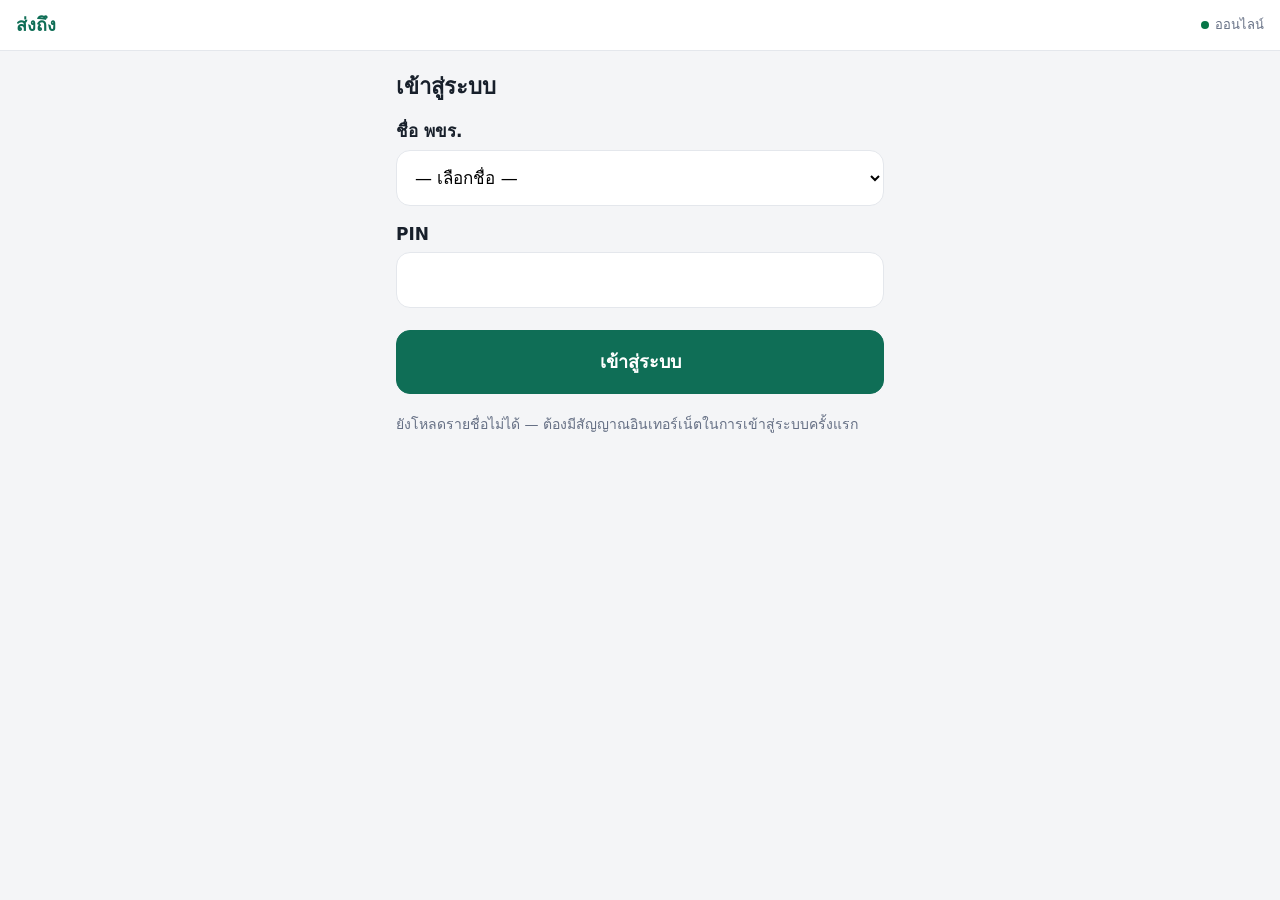
==== frontend/index.html @ 5885ed23 "Import DocDrop (ส่งถึง) phase 1 and add GitHub Pages deploy Backend (Apps Script) and driver PWA fro" ====
<!doctype html>
<html lang="th">
<head>
<meta charset="utf-8">
<meta name="viewport" content="width=device-width, initial-scale=1, viewport-fit=cover">
<meta name="theme-color" content="#0f6e56">
<title>ส่งถึง</title>
<link rel="manifest" href="manifest.webmanifest">
<link rel="icon" href="icon.svg" type="image/svg+xml">
<link rel="apple-touch-icon" href="icon-192.png">
<link rel="stylesheet" href="styles.css">
</head>
<body>
<header class="top">
  <div class="brand" id="appName">ส่งถึง</div>
  <div class="net" id="net"><span class="dot"></span><span id="netTxt">ออนไลน์</span></div>
</header>

<main>
  <!-- เข้าสู่ระบบ -->
  <section id="scrLogin" class="screen" hidden>
    <h1>เข้าสู่ระบบ</h1>
    <label class="field">ชื่อ พขร.<select id="loginDriver"></select></label>
    <label class="field">PIN<input id="loginPin" type="password" inputmode="numeric" maxlength="6" autocomplete="off"></label>
    <button class="btn primary big" id="btnLogin">เข้าสู่ระบบ</button>
    <p class="hint" id="loginHint"></p>
  </section>

  <!-- หน้าหลัก -->
  <section id="scrHome" class="screen" hidden>
    <div class="hello">สวัสดี <b id="meName"></b></div>
    <div class="actions">
      <button class="btn primary big" id="goPickup">＋ รับซองจากหน่วยงาน</button>
      <button class="btn accent big" id="goDeliver">ส่งเข้ากล่องบัญชี <span class="badge" id="handCount">0</span></button>
    </div>

    <div class="card warn" id="queueCard" hidden>
      <b>รอส่งขึ้นระบบ <span id="queueCount">0</span> รายการ</b>
      <div class="hint">บันทึกไว้ในเครื่องแล้ว ระบบจะส่งให้อัตโนมัติเมื่อมีสัญญาณ</div>
      <button class="btn small" id="btnSync">ส่งตอนนี้</button>
    </div>
    <div class="card bad" id="failCard" hidden></div>

    <h2>ซองที่อยู่ในมือ</h2>
    <ul class="list" id="handList"></ul>

    <button class="btn link" id="btnLogout">ออกจากระบบ</button>
  </section>

  <!-- รับซอง -->
  <section id="scrPickup" class="screen" hidden>
    <button class="btn link back" data-back>‹ กลับ</button>
    <h1>รับซองจากหน่วยงาน</h1>
    <label class="field">หน่วยงาน<select id="pkDept"></select></label>
    <div class="field">สภาพซอง
      <div class="seg">
        <label><input type="radio" name="pkSealed" value="1" checked><span>ปิดผนึก</span></label>
        <label><input type="radio" name="pkSealed" value="0"><span>ไม่ปิดผนึก</span></label>
      </div>
    </div>
    <div class="shots" id="pkShots"></div>
    <button class="btn primary big" id="pkSave" disabled>บันทึก</button>
  </section>

  <!-- ส่งเข้ากล่อง -->
  <section id="scrDeliver" class="screen" hidden>
    <button class="btn link back" data-back>‹ กลับ</button>
    <h1>ส่งเข้ากล่องบัญชี</h1>
    <label class="field" id="dvBoxWrap" hidden>กล่อง<select id="dvBox"></select></label>
    <div class="field">เลือกซองที่ใส่กล่องรอบนี้ <span class="hint" id="dvSelInfo"></span></div>
    <ul class="list check" id="dvList"></ul>
    <div class="tip">วางซองเรียงบนหรือข้างกล่อง ให้เห็น <b>ป้ายกล่อง</b> และ <b>หน้าซอง</b> ในรูป ถ้าซองเยอะ ถ่ายได้หลายรูป</div>
    <div class="shots" id="dvShots"></div>
    <button class="btn accent big" id="dvSave" disabled>ยืนยันส่งเข้ากล่อง</button>
  </section>

  <!-- สำเร็จ -->
  <section id="scrDone" class="screen center" hidden>
    <div class="check-big">✓</div>
    <h1 id="doneTitle">บันทึกแล้ว</h1>
    <p id="doneText" class="hint"></p>
    <button class="btn primary big" id="doneOk">กลับหน้าหลัก</button>
  </section>
</main>

<!-- กล้อง -->
<div class="cam" id="cam" hidden>
  <video id="camVideo" playsinline autoplay muted></video>
  <div class="cam-label" id="camLabel"></div>
  <div class="cam-bar">
    <button class="btn ghost" id="camCancel">ยกเลิก</button>
    <button class="shutter" id="camShot" aria-label="ถ่ายรูป"></button>
    <span style="width:72px"></span>
  </div>
</div>
<input type="file" id="fileFallback" accept="image/*" capture="environment" hidden>

<div class="toast" id="toast"></div>
<div class="busy" id="busy"><div class="spinner"></div></div>

<script src="config.js"></script>
<script src="app.js"></script>
</body>
</html>
---- frontend/styles.css ----
/* โครงพื้นฐาน — ให้ Claude Design ปรับ visual ได้เต็มที่ แต่คง id/class ที่ app.js อ้างถึง */
:root{
  --bg:#f4f5f7; --card:#fff; --ink:#18202b; --muted:#667085; --line:#e4e7ec;
  --pri:#0f6e56; --pri-ink:#fff; --acc:#1d4ed8; --acc-ink:#fff;
  --warn:#9a3412; --warn-bg:#fff7ed; --bad:#b42318; --bad-bg:#fef3f2; --ok:#067647;
  --r:14px; --tap:56px;
}
*{box-sizing:border-box;-webkit-tap-highlight-color:transparent}
html,body{margin:0;background:var(--bg);color:var(--ink);font-family:"Sarabun","Noto Sans Thai",system-ui,sans-serif;font-size:17px;line-height:1.45}
main{max-width:520px;margin:0 auto;padding:12px 16px calc(24px + env(safe-area-inset-bottom))}
h1{font-size:22px;margin:8px 0 16px} h2{font-size:17px;margin:24px 0 8px;color:var(--muted)}
[hidden]{display:none!important}

.top{position:sticky;top:0;z-index:5;display:flex;justify-content:space-between;align-items:center;padding:12px 16px;background:var(--card);border-bottom:1px solid var(--line)}
.brand{font-weight:700;font-size:18px;color:var(--pri)}
.net{display:flex;gap:6px;align-items:center;font-size:13px;color:var(--muted)}
.net .dot{width:8px;height:8px;border-radius:50%;background:var(--ok)}
.net.off .dot{background:var(--bad)} .net.off{color:var(--bad)}

.field{display:flex;flex-direction:column;gap:6px;margin-bottom:16px;font-weight:600}
select,input[type=password],input[type=text]{font:inherit;font-weight:400;min-height:var(--tap);padding:0 14px;border:1px solid var(--line);border-radius:var(--r);background:#fff;width:100%}
.seg{display:flex;gap:8px}
.seg label{flex:1}
.seg input{display:none}
.seg span{display:flex;align-items:center;justify-content:center;min-height:var(--tap);border:1px solid var(--line);border-radius:var(--r);background:#fff;font-weight:400}
.seg input:checked+span{border-color:var(--pri);background:#e7f5f0;color:var(--pri);font-weight:700}

.btn{font:inherit;border:1px solid var(--line);background:#fff;color:var(--ink);border-radius:var(--r);padding:10px 16px;cursor:pointer}
.btn.big{width:100%;min-height:64px;font-size:18px;font-weight:700;margin:6px 0}
.btn.primary{background:var(--pri);border-color:var(--pri);color:var(--pri-ink)}
.btn.accent{background:var(--acc);border-color:var(--acc);color:var(--acc-ink)}
.btn.small{padding:6px 12px;font-size:14px;margin-top:8px}
.btn.link{border:0;background:none;color:var(--muted);padding:12px 0}
.btn.ghost{background:transparent;color:#fff;border-color:rgba(255,255,255,.4)}
.btn:disabled{opacity:.45}
.back{margin-bottom:-4px}
.badge{display:inline-block;min-width:26px;padding:0 8px;border-radius:999px;background:#fff;color:var(--acc);font-size:15px;margin-left:6px}

.hello{margin:4px 0 12px;color:var(--muted)}
.card{background:var(--card);border:1px solid var(--line);border-radius:var(--r);padding:12px 14px;margin:12px 0}
.card.warn{background:var(--warn-bg);border-color:#fed7aa;color:var(--warn)}
.card.bad{background:var(--bad-bg);border-color:#fecdca;color:var(--bad)}
.hint{color:var(--muted);font-size:14px;font-weight:400}
.tip{background:#eef4ff;border-radius:var(--r);padding:10px 12px;font-size:15px;margin:8px 0 12px}

.list{list-style:none;padding:0;margin:0}
.list li{display:flex;gap:12px;align-items:center;background:var(--card);border:1px solid var(--line);border-radius:var(--r);padding:12px 14px;margin-bottom:8px}
.list li .grow{flex:1}
.list li .sub{font-size:13px;color:var(--muted)}
.list li.local{border-style:dashed}
.list.check li{cursor:pointer}
.list.check input{width:24px;height:24px;accent-color:var(--acc)}
.empty{color:var(--muted);text-align:center;padding:16px;border:1px dashed var(--line);border-radius:var(--r)}

.shots{display:grid;grid-template-columns:repeat(2,1fr);gap:10px;margin-bottom:12px}
.shot{position:relative;aspect-ratio:3/4;border:2px dashed var(--line);border-radius:var(--r);display:flex;flex-direction:column;align-items:center;justify-content:center;gap:4px;background:#fff;color:var(--muted);text-align:center;padding:8px;cursor:pointer;font-size:15px;overflow:hidden}
.shot .ico{font-size:30px}
.shot img{position:absolute;inset:0;width:100%;height:100%;object-fit:cover}
.shot .x{position:absolute;top:6px;right:6px;width:32px;height:32px;border-radius:50%;border:0;background:rgba(0,0,0,.6);color:#fff;font-size:18px}
.shot.req{border-color:var(--pri)}

.cam{position:fixed;inset:0;z-index:20;background:#000;display:flex;flex-direction:column}
.cam video{flex:1;width:100%;object-fit:cover}
.cam-label{position:absolute;top:calc(12px + env(safe-area-inset-top));left:12px;right:12px;color:#fff;background:rgba(0,0,0,.5);padding:8px 12px;border-radius:10px;font-size:15px;text-align:center}
.cam-bar{display:flex;justify-content:space-between;align-items:center;padding:16px 20px calc(16px + env(safe-area-inset-bottom));background:#000}
.shutter{width:76px;height:76px;border-radius:50%;border:5px solid #fff;background:#fff;box-shadow:inset 0 0 0 4px #000}

.center{text-align:center;padding-top:40px}
.check-big{width:96px;height:96px;margin:0 auto 12px;border-radius:50%;background:var(--ok);color:#fff;font-size:56px;display:flex;align-items:center;justify-content:center}

.toast{position:fixed;left:16px;right:16px;bottom:calc(20px + env(safe-area-inset-bottom));max-width:488px;margin:0 auto;background:var(--ink);color:#fff;padding:12px 16px;border-radius:12px;z-index:30;opacity:0;pointer-events:none;transition:opacity .2s}
.toast.on{opacity:1}
.busy{position:fixed;inset:0;background:rgba(255,255,255,.6);z-index:40;display:none;align-items:center;justify-content:center}
.busy.on{display:flex}
.spinner{width:44px;height:44px;border:4px solid var(--line);border-top-color:var(--pri);border-radius:50%;animation:sp 1s linear infinite}
@keyframes sp{to{transform:rotate(360deg)}}
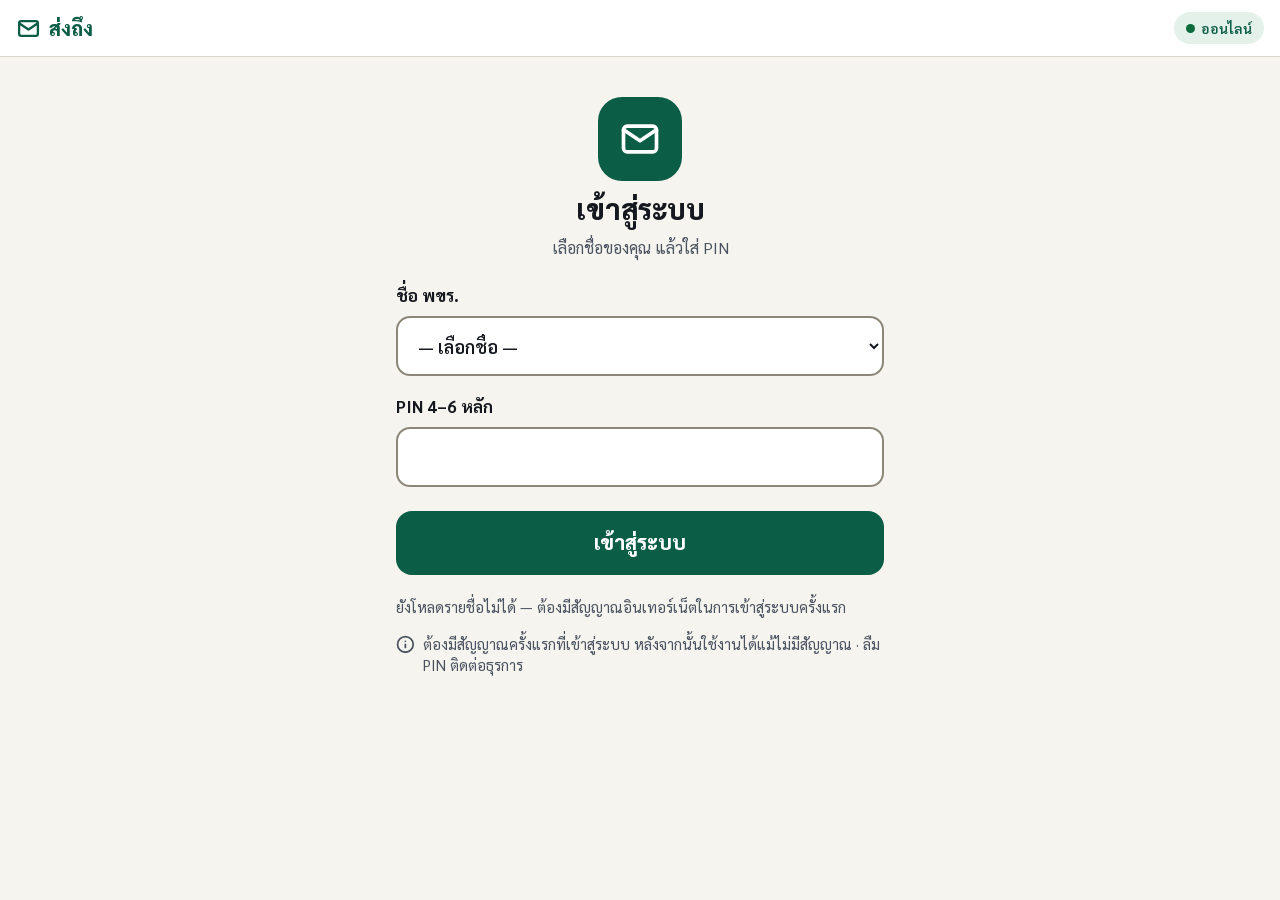
==== commit d81fd1ea: "Apply driver app design from the Claude Design canvas - New visual system (Sarabun, high-contrast gr" ====
--- a/frontend/index.html
+++ b/frontend/index.html
@@ -3,45 +3,82 @@
 <head>
 <meta charset="utf-8">
 <meta name="viewport" content="width=device-width, initial-scale=1, viewport-fit=cover">
-<meta name="theme-color" content="#0f6e56">
+<meta name="theme-color" content="#0B5D46">
 <title>ส่งถึง</title>
 <link rel="manifest" href="manifest.webmanifest">
 <link rel="icon" href="icon.svg" type="image/svg+xml">
 <link rel="apple-touch-icon" href="icon-192.png">
+<link rel="preconnect" href="https://fonts.googleapis.com">
+<link rel="preconnect" href="https://fonts.gstatic.com" crossorigin>
+<link rel="stylesheet" href="https://fonts.googleapis.com/css2?family=Sarabun:wght@400;600;700;800&display=swap">
 <link rel="stylesheet" href="styles.css">
 </head>
 <body>
+<!-- ไอคอนใช้ซ้ำ (stroke ตามสีตัวอักษร) -->
+<svg width="0" height="0" style="position:absolute" aria-hidden="true">
+  <defs>
+    <symbol id="i-mail" viewBox="0 0 24 24"><rect x="3" y="5" width="18" height="14" rx="2"/><path d="m3 7 9 6 9-6"/></symbol>
+    <symbol id="i-plus" viewBox="0 0 24 24"><path d="M12 5v14M5 12h14"/></symbol>
+    <symbol id="i-inbox" viewBox="0 0 24 24"><path d="M22 12h-6l-2 3h-4l-2-3H2"/><path d="M5.45 5.11 2 12v6a2 2 0 0 0 2 2h16a2 2 0 0 0 2-2v-6l-3.45-6.89A2 2 0 0 0 16.76 4H7.24a2 2 0 0 0-1.79 1.11z"/></symbol>
+    <symbol id="i-upload" viewBox="0 0 24 24"><path d="M4 14.9A7 7 0 1 1 15.7 8h1.8a4.5 4.5 0 0 1 2.5 8.2"/><path d="M12 12v9"/><path d="m16 16-4-4-4 4"/></symbol>
+    <symbol id="i-alert" viewBox="0 0 24 24"><circle cx="12" cy="12" r="10"/><path d="M12 8v4"/><path d="M12 16h.01"/></symbol>
+    <symbol id="i-info" viewBox="0 0 24 24"><circle cx="12" cy="12" r="10"/><path d="M12 16v-4"/><path d="M12 8h.01"/></symbol>
+    <symbol id="i-wifi-off" viewBox="0 0 24 24"><path d="M12 20h.01"/><path d="M8.5 16.4a5 5 0 0 1 7 0"/><path d="M5 12.9a10 10 0 0 1 5.2-2.8"/><path d="M2 8.8a15 15 0 0 1 4.2-2.6"/><path d="m2 2 20 20"/></symbol>
+    <symbol id="i-back" viewBox="0 0 24 24"><path d="m15 18-6-6 6-6"/></symbol>
+    <symbol id="i-lock" viewBox="0 0 24 24"><rect x="4" y="11" width="16" height="10" rx="2"/><path d="M8 11V7a4 4 0 0 1 8 0v4"/></symbol>
+    <symbol id="i-open" viewBox="0 0 24 24"><rect x="4" y="11" width="16" height="10" rx="2"/><path d="M8 11V7a4 4 0 0 1 7.5-2"/></symbol>
+    <symbol id="i-check" viewBox="0 0 24 24"><path d="M20 6 9 17l-5-5"/></symbol>
+    <symbol id="i-camera" viewBox="0 0 24 24"><path d="M14.5 4h-5L7 7H4a2 2 0 0 0-2 2v9a2 2 0 0 0 2 2h16a2 2 0 0 0 2-2V9a2 2 0 0 0-2-2h-3l-2.5-3z"/><circle cx="12" cy="13" r="3"/></symbol>
+    <symbol id="i-x" viewBox="0 0 24 24"><path d="M18 6 6 18M6 6l12 12"/></symbol>
+  </defs>
+</svg>
+
 <header class="top">
-  <div class="brand" id="appName">ส่งถึง</div>
-  <div class="net" id="net"><span class="dot"></span><span id="netTxt">ออนไลน์</span></div>
+  <div class="brand"><svg class="ic" aria-hidden="true"><use href="#i-mail"/></svg><span id="appName">ส่งถึง</span></div>
+  <div class="net" id="net" role="status"><span class="dot" aria-hidden="true"></span><svg class="ic ic-off" aria-hidden="true"><use href="#i-wifi-off"/></svg><span id="netTxt">ออนไลน์</span></div>
 </header>
 
 <main>
   <!-- เข้าสู่ระบบ -->
   <section id="scrLogin" class="screen" hidden>
-    <h1>เข้าสู่ระบบ</h1>
+    <div class="login-head">
+      <div class="logo" aria-hidden="true"><svg class="ic"><use href="#i-mail"/></svg></div>
+      <h1>เข้าสู่ระบบ</h1>
+      <p class="hint">เลือกชื่อของคุณ แล้วใส่ PIN</p>
+    </div>
     <label class="field">ชื่อ พขร.<select id="loginDriver"></select></label>
-    <label class="field">PIN<input id="loginPin" type="password" inputmode="numeric" maxlength="6" autocomplete="off"></label>
+    <label class="field">PIN 4–6 หลัก<input id="loginPin" class="pin" type="password" inputmode="numeric" maxlength="6" autocomplete="off"></label>
     <button class="btn primary big" id="btnLogin">เข้าสู่ระบบ</button>
     <p class="hint" id="loginHint"></p>
+    <p class="hint note"><svg class="ic" aria-hidden="true"><use href="#i-info"/></svg><span>ต้องมีสัญญาณครั้งแรกที่เข้าสู่ระบบ หลังจากนั้นใช้งานได้แม้ไม่มีสัญญาณ · ลืม PIN ติดต่อธุรการ</span></p>
   </section>
 
   <!-- หน้าหลัก -->
   <section id="scrHome" class="screen" hidden>
     <div class="hello">สวัสดี <b id="meName"></b></div>
     <div class="actions">
-      <button class="btn primary big" id="goPickup">＋ รับซองจากหน่วยงาน</button>
-      <button class="btn accent big" id="goDeliver">ส่งเข้ากล่องบัญชี <span class="badge" id="handCount">0</span></button>
+      <button class="btn primary big action" id="goPickup">
+        <span class="action-ic" aria-hidden="true"><svg class="ic"><use href="#i-plus"/></svg></span>
+        <span class="action-txt"><span class="action-title">รับซองจากหน่วยงาน</span><span class="action-sub">ถ่ายรูปหน้าซองทุกซอง</span></span>
+      </button>
+      <button class="btn accent big action" id="goDeliver">
+        <span class="action-ic" aria-hidden="true"><svg class="ic"><use href="#i-inbox"/></svg></span>
+        <span class="action-txt"><span class="action-title">ส่งเข้ากล่องบัญชี</span><span class="action-sub">ถ่ายรูปกล่อง 1 ครั้งต่อรอบ</span></span>
+        <span class="badge" id="handCount" aria-label="ซองในมือ">0</span>
+      </button>
     </div>
 
     <div class="card warn" id="queueCard" hidden>
-      <b>รอส่งขึ้นระบบ <span id="queueCount">0</span> รายการ</b>
-      <div class="hint">บันทึกไว้ในเครื่องแล้ว ระบบจะส่งให้อัตโนมัติเมื่อมีสัญญาณ</div>
+      <svg class="ic card-ic" aria-hidden="true"><use href="#i-upload"/></svg>
+      <div class="card-body">
+        <b>รอส่งขึ้นระบบ <span id="queueCount">0</span> รายการ</b>
+        <div class="hint">บันทึกในเครื่องแล้ว ไม่ต้องทำอะไร ระบบจะส่งให้เองเมื่อมีสัญญาณ</div>
+      </div>
       <button class="btn small" id="btnSync">ส่งตอนนี้</button>
     </div>
     <div class="card bad" id="failCard" hidden></div>
 
-    <h2>ซองที่อยู่ในมือ</h2>
+    <h2>ซองในมือ</h2>
     <ul class="list" id="handList"></ul>
 
     <button class="btn link" id="btnLogout">ออกจากระบบ</button>
@@ -49,36 +86,47 @@
 
   <!-- รับซอง -->
   <section id="scrPickup" class="screen" hidden>
-    <button class="btn link back" data-back>‹ กลับ</button>
-    <h1>รับซองจากหน่วยงาน</h1>
-    <label class="field">หน่วยงาน<select id="pkDept"></select></label>
-    <div class="field">สภาพซอง
+    <button class="btn link back" data-back><svg class="ic" aria-hidden="true"><use href="#i-back"/></svg>กลับ</button>
+    <h1 class="pri">รับซองจากหน่วยงาน</h1>
+    <label class="field"><span class="step"><span class="num">1</span>หน่วยงาน</span><select id="pkDept"></select></label>
+    <div class="field"><span class="step"><span class="num">2</span>สภาพซอง</span>
       <div class="seg">
-        <label><input type="radio" name="pkSealed" value="1" checked><span>ปิดผนึก</span></label>
-        <label><input type="radio" name="pkSealed" value="0"><span>ไม่ปิดผนึก</span></label>
+        <label><input type="radio" name="pkSealed" value="1" checked><span><svg class="ic" aria-hidden="true"><use href="#i-lock"/></svg>ปิดผนึก</span></label>
+        <label><input type="radio" name="pkSealed" value="0"><span><svg class="ic" aria-hidden="true"><use href="#i-open"/></svg>ไม่ปิดผนึก</span></label>
       </div>
     </div>
+    <div class="field"><span class="step"><span class="num">3</span>ถ่ายรูป</span></div>
     <div class="shots" id="pkShots"></div>
-    <button class="btn primary big" id="pkSave" disabled>บันทึก</button>
+    <p class="hint">ซองไม่ปิดผนึก ต้องถ่ายหน้าแรกของเอกสารด้วย · รูปไม่ถูกเก็บในแกลเลอรีของเครื่อง</p>
+    <div class="foot">
+      <button class="btn primary big" id="pkSave" disabled>บันทึก</button>
+      <p class="need" id="pkNeed"></p>
+    </div>
   </section>
 
   <!-- ส่งเข้ากล่อง -->
   <section id="scrDeliver" class="screen" hidden>
-    <button class="btn link back" data-back>‹ กลับ</button>
-    <h1>ส่งเข้ากล่องบัญชี</h1>
+    <button class="btn link back" data-back><svg class="ic" aria-hidden="true"><use href="#i-back"/></svg>กลับ</button>
+    <h1 class="acc">ส่งเข้ากล่องบัญชี</h1>
     <label class="field" id="dvBoxWrap" hidden>กล่อง<select id="dvBox"></select></label>
-    <div class="field">เลือกซองที่ใส่กล่องรอบนี้ <span class="hint" id="dvSelInfo"></span></div>
+    <div class="field row">ซองที่ใส่กล่องรอบนี้ <span class="hint" id="dvSelInfo"></span></div>
     <ul class="list check" id="dvList"></ul>
-    <div class="tip">วางซองเรียงบนหรือข้างกล่อง ให้เห็น <b>ป้ายกล่อง</b> และ <b>หน้าซอง</b> ในรูป ถ้าซองเยอะ ถ่ายได้หลายรูป</div>
-    <div class="shots" id="dvShots"></div>
-    <button class="btn accent big" id="dvSave" disabled>ยืนยันส่งเข้ากล่อง</button>
+    <div class="tip"><svg class="ic" aria-hidden="true"><use href="#i-camera"/></svg><span>วางซองบนหรือข้างกล่อง ให้เห็น <b>ป้ายกล่อง</b> และ <b>หน้าซอง</b> ในรูปเดียวกัน ซองเยอะถ่ายได้ถึง 6 รูป</span></div>
+    <div class="shots three" id="dvShots"></div>
+    <div class="foot">
+      <button class="btn accent big" id="dvSave" disabled><svg class="ic" aria-hidden="true"><use href="#i-check"/></svg><span id="dvSaveTxt">ยืนยันส่งเข้ากล่อง</span></button>
+    </div>
   </section>
 
   <!-- สำเร็จ -->
   <section id="scrDone" class="screen center" hidden>
-    <div class="check-big">✓</div>
+    <div class="check-big" aria-hidden="true"><svg class="ic"><use href="#i-check"/></svg></div>
     <h1 id="doneTitle">บันทึกแล้ว</h1>
-    <p id="doneText" class="hint"></p>
+    <p id="doneText" class="done-sub"></p>
+    <div class="done-card">
+      <span class="ok-line"><svg class="ic" aria-hidden="true"><use href="#i-check"/></svg>บันทึกในเครื่องแล้ว · รูปและเวลาครบ</span>
+      <span class="wait-line" id="doneWait"><svg class="ic" aria-hidden="true"><use href="#i-upload"/></svg><span>ระบบจะส่งขึ้นระบบให้เองเมื่อมีสัญญาณ ไม่ต้องทำซ้ำ</span></span>
+    </div>
     <button class="btn primary big" id="doneOk">กลับหน้าหลัก</button>
   </section>
 </main>
@@ -90,12 +138,12 @@
   <div class="cam-bar">
     <button class="btn ghost" id="camCancel">ยกเลิก</button>
     <button class="shutter" id="camShot" aria-label="ถ่ายรูป"></button>
-    <span style="width:72px"></span>
+    <span class="cam-count" id="camCount"></span>
   </div>
 </div>
 <input type="file" id="fileFallback" accept="image/*" capture="environment" hidden>
 
-<div class="toast" id="toast"></div>
+<div class="toast" id="toast" role="status" aria-live="polite"></div>
 <div class="busy" id="busy"><div class="spinner"></div></div>
 
 <script src="config.js"></script>
--- a/frontend/styles.css
+++ b/frontend/styles.css
@@ -1,76 +1,184 @@
-/* โครงพื้นฐาน — ให้ Claude Design ปรับ visual ได้เต็มที่ แต่คง id/class ที่ app.js อ้างถึง */
+/* ส่งถึง — แอป พขร.
+ * ใช้กลางแดด/ในโกดัง บนมือถือราคาประหยัด → คอนทราสต์สูง (WCAG AA), ปุ่ม ≥56px, ไม่พึ่งสีอย่างเดียว
+ * id/class ที่ app.js อ้างถึงต้องคงไว้ (ดู HANDOFF.md §7)
+ */
 :root{
-  --bg:#f4f5f7; --card:#fff; --ink:#18202b; --muted:#667085; --line:#e4e7ec;
-  --pri:#0f6e56; --pri-ink:#fff; --acc:#1d4ed8; --acc-ink:#fff;
-  --warn:#9a3412; --warn-bg:#fff7ed; --bad:#b42318; --bad-bg:#fef3f2; --ok:#067647;
-  --r:14px; --tap:56px;
+  --bg:#F5F4EF; --card:#FFFFFF; --ink:#15191F; --ink-2:#3A414C; --muted:#4A5260;
+  --line:#D9D6CC; --line-2:#B9B4A6; --line-3:#8C8778; --soft:#ECEAE3; --disabled:#E4E1D8;
+  --pri:#0B5D46; --pri-dark:#073D2E; --pri-soft:#E3F1EA; --pri-ink:#FFFFFF;
+  --acc:#1D3F8F; --acc-dark:#132B63; --acc-soft:#E6ECF8; --acc-ink:#FFFFFF;
+  --warn:#5C3A00; --warn-line:#E7B54A; --warn-btn:#8A5A00; --warn-bg:#FFF4DC;
+  --bad:#9B1C13; --bad-line:#E8A39D; --bad-bg:#FDECEA;
+  --ok:#0B6B3A;
+  --r:14px; --r-lg:18px; --tap:56px;
+  --font:"Sarabun","Noto Sans Thai",system-ui,sans-serif;
 }
 *{box-sizing:border-box;-webkit-tap-highlight-color:transparent}
-html,body{margin:0;background:var(--bg);color:var(--ink);font-family:"Sarabun","Noto Sans Thai",system-ui,sans-serif;font-size:17px;line-height:1.45}
-main{max-width:520px;margin:0 auto;padding:12px 16px calc(24px + env(safe-area-inset-bottom))}
-h1{font-size:22px;margin:8px 0 16px} h2{font-size:17px;margin:24px 0 8px;color:var(--muted)}
+html,body{margin:0;background:var(--bg);color:var(--ink);font-family:var(--font);font-size:17px;line-height:1.45}
+main{max-width:520px;margin:0 auto;padding:16px 16px calc(24px + env(safe-area-inset-bottom))}
+h1{font-size:26px;font-weight:800;line-height:1.25;margin:4px 0 18px}
+h1.pri{color:var(--pri)} h1.acc{color:var(--acc)}
+h2{font-size:18px;font-weight:700;margin:24px 0 10px;color:var(--ink)}
 [hidden]{display:none!important}
+b{font-weight:700}
 
-.top{position:sticky;top:0;z-index:5;display:flex;justify-content:space-between;align-items:center;padding:12px 16px;background:var(--card);border-bottom:1px solid var(--line)}
-.brand{font-weight:700;font-size:18px;color:var(--pri)}
-.net{display:flex;gap:6px;align-items:center;font-size:13px;color:var(--muted)}
-.net .dot{width:8px;height:8px;border-radius:50%;background:var(--ok)}
-.net.off .dot{background:var(--bad)} .net.off{color:var(--bad)}
+/* ไอคอน: <svg class="ic"><use href="#i-…"/></svg> */
+.ic{width:1.25em;height:1.25em;flex-shrink:0;fill:none;stroke:currentColor;stroke-width:2.2;stroke-linecap:round;stroke-linejoin:round;pointer-events:none;vertical-align:middle}
 
-.field{display:flex;flex-direction:column;gap:6px;margin-bottom:16px;font-weight:600}
-select,input[type=password],input[type=text]{font:inherit;font-weight:400;min-height:var(--tap);padding:0 14px;border:1px solid var(--line);border-radius:var(--r);background:#fff;width:100%}
-.seg{display:flex;gap:8px}
-.seg label{flex:1}
-.seg input{display:none}
-.seg span{display:flex;align-items:center;justify-content:center;min-height:var(--tap);border:1px solid var(--line);border-radius:var(--r);background:#fff;font-weight:400}
-.seg input:checked+span{border-color:var(--pri);background:#e7f5f0;color:var(--pri);font-weight:700}
+/* ---------- แถบบน ---------- */
+.top{position:sticky;top:0;z-index:5;display:flex;justify-content:space-between;align-items:center;gap:8px;padding:12px 16px;padding-top:calc(12px + env(safe-area-inset-top));background:var(--card);border-bottom:1px solid var(--line)}
+.brand{display:flex;align-items:center;gap:8px;font-weight:800;font-size:20px;color:var(--pri);min-width:0}
+.brand span{overflow:hidden;text-overflow:ellipsis;white-space:nowrap}
+.net{display:flex;gap:6px;align-items:center;padding:6px 12px;border-radius:999px;background:var(--pri-soft);color:var(--pri);font-size:14px;font-weight:600;white-space:nowrap}
+.net .dot{width:9px;height:9px;border-radius:50%;background:var(--ok)}
+.net .ic-off{display:none;width:16px;height:16px}
+/* ออฟไลน์เป็นเรื่องปกติ → สีเทาสงบ ไม่ใช่สีแดง */
+.net.off{background:var(--soft);color:var(--ink-2)}
+.net.off .dot{display:none}
+.net.off .ic-off{display:inline-block}
 
-.btn{font:inherit;border:1px solid var(--line);background:#fff;color:var(--ink);border-radius:var(--r);padding:10px 16px;cursor:pointer}
-.btn.big{width:100%;min-height:64px;font-size:18px;font-weight:700;margin:6px 0}
-.btn.primary{background:var(--pri);border-color:var(--pri);color:var(--pri-ink)}
-.btn.accent{background:var(--acc);border-color:var(--acc);color:var(--acc-ink)}
-.btn.small{padding:6px 12px;font-size:14px;margin-top:8px}
-.btn.link{border:0;background:none;color:var(--muted);padding:12px 0}
-.btn.ghost{background:transparent;color:#fff;border-color:rgba(255,255,255,.4)}
-.btn:disabled{opacity:.45}
-.back{margin-bottom:-4px}
-.badge{display:inline-block;min-width:26px;padding:0 8px;border-radius:999px;background:#fff;color:var(--acc);font-size:15px;margin-left:6px}
+/* ---------- ฟอร์ม ---------- */
+.field{display:flex;flex-direction:column;gap:8px;margin-bottom:18px;font-weight:700}
+.field.row{flex-direction:row;justify-content:space-between;align-items:baseline;margin-bottom:10px}
+.field.row .hint{font-size:15px;font-weight:600;color:var(--ink-2)}
+.step{display:flex;align-items:center}
+.num{display:inline-flex;align-items:center;justify-content:center;width:26px;height:26px;margin-right:8px;border-radius:50%;background:var(--ink);color:#fff;font-size:15px}
+select,input[type=password],input[type=text]{font:inherit;font-size:18px;font-weight:600;min-height:60px;padding:0 16px;border:2px solid var(--line-3);border-radius:var(--r);background:#fff;color:var(--ink);width:100%}
+select:focus,input:focus{outline:none;border-color:var(--pri);box-shadow:0 0 0 3px var(--pri-soft)}
+input.pin{font-size:26px;letter-spacing:10px}
 
-.hello{margin:4px 0 12px;color:var(--muted)}
-.card{background:var(--card);border:1px solid var(--line);border-radius:var(--r);padding:12px 14px;margin:12px 0}
-.card.warn{background:var(--warn-bg);border-color:#fed7aa;color:var(--warn)}
-.card.bad{background:var(--bad-bg);border-color:#fecdca;color:var(--bad)}
-.hint{color:var(--muted);font-size:14px;font-weight:400}
-.tip{background:#eef4ff;border-radius:var(--r);padding:10px 12px;font-size:15px;margin:8px 0 12px}
+.seg{display:grid;grid-template-columns:repeat(2,minmax(0,1fr));gap:10px}
+.seg label{display:block;cursor:pointer}
+.seg input{position:absolute;opacity:0;width:1px;height:1px}
+.seg span{display:flex;align-items:center;justify-content:center;gap:8px;min-height:60px;border:2px solid var(--line-3);border-radius:var(--r);background:#fff;color:var(--ink-2);font-weight:600}
+.seg input:checked+span{border:3px solid var(--pri);background:var(--pri-soft);color:var(--pri);font-weight:800}
+.seg input:focus-visible+span{box-shadow:0 0 0 3px var(--pri-soft),0 0 0 5px var(--pri)}
 
-.list{list-style:none;padding:0;margin:0}
-.list li{display:flex;gap:12px;align-items:center;background:var(--card);border:1px solid var(--line);border-radius:var(--r);padding:12px 14px;margin-bottom:8px}
-.list li .grow{flex:1}
-.list li .sub{font-size:13px;color:var(--muted)}
-.list li.local{border-style:dashed}
-.list.check li{cursor:pointer}
-.list.check input{width:24px;height:24px;accent-color:var(--acc)}
-.empty{color:var(--muted);text-align:center;padding:16px;border:1px dashed var(--line);border-radius:var(--r)}
+/* ---------- ปุ่ม ---------- */
+.btn{font:inherit;display:inline-flex;align-items:center;justify-content:center;gap:8px;min-height:44px;border:1.5px solid var(--line-2);background:#fff;color:var(--ink-2);border-radius:12px;padding:0 14px;font-size:15px;font-weight:600;cursor:pointer}
+.btn:focus-visible,.shot:focus-visible,.shutter:focus-visible{outline:3px solid var(--acc);outline-offset:2px}
+.btn.big{width:100%;min-height:64px;border:0;border-radius:16px;font-size:20px;font-weight:800;margin:6px 0}
+.btn.primary{background:var(--pri);color:var(--pri-ink)}
+.btn.accent{background:var(--acc);color:var(--acc-ink)}
+.btn.small{min-height:44px;font-size:15px}
+.btn.link{border:0;background:none;color:var(--muted);padding:0 4px;text-decoration:underline}
+.btn.ghost{min-height:52px;padding:0 18px;border:2px solid rgba(255,255,255,.6);background:transparent;color:#fff;font-size:17px;font-weight:700}
+.btn:disabled,.btn.big:disabled{background:var(--disabled);border:2px solid var(--line-2);color:var(--muted);cursor:default}
+.btn.big .ic{width:24px;height:24px;stroke-width:2.6}
+.back{text-decoration:none!important;color:var(--ink)!important;font-size:17px;margin:-6px 0 6px -6px;padding:0 6px!important;min-height:48px}
+.back .ic{width:24px;height:24px;stroke-width:2.4}
 
-.shots{display:grid;grid-template-columns:repeat(2,1fr);gap:10px;margin-bottom:12px}
-.shot{position:relative;aspect-ratio:3/4;border:2px dashed var(--line);border-radius:var(--r);display:flex;flex-direction:column;align-items:center;justify-content:center;gap:4px;background:#fff;color:var(--muted);text-align:center;padding:8px;cursor:pointer;font-size:15px;overflow:hidden}
-.shot .ico{font-size:30px}
+/* หน้าหลัก: 2 ปุ่มใหญ่ */
+.hello{margin:0 0 12px;color:var(--muted)}
+.hello b{color:var(--ink)}
+.actions{display:flex;flex-direction:column;gap:12px}
+.btn.action{justify-content:flex-start;gap:14px;min-height:92px;padding:14px 18px;margin:0;border-radius:var(--r-lg);text-align:left}
+.action-ic{width:56px;height:56px;flex-shrink:0;border-radius:14px;background:rgba(255,255,255,.16);display:flex;align-items:center;justify-content:center}
+.action-ic .ic{width:30px;height:30px}
+.action-txt{display:flex;flex-direction:column;flex:1;min-width:0}
+.action-title{font-size:22px;font-weight:800;line-height:1.25}
+.action-sub{font-size:15px;font-weight:400;opacity:.92}
+.badge{min-width:44px;height:44px;padding:0 10px;border-radius:999px;background:#fff;color:var(--acc);font-size:20px;font-weight:800;display:flex;align-items:center;justify-content:center}
+.btn.action:disabled{background:var(--disabled);color:var(--muted)}
+.btn.action:disabled .action-ic{background:rgba(0,0,0,.06)}
+.btn.action:disabled .badge{color:var(--muted)}
+
+/* ---------- การ์ด ---------- */
+.card{display:flex;gap:12px;align-items:flex-start;background:var(--card);border:1.5px solid var(--line);border-radius:16px;padding:14px;margin:12px 0}
+.card-ic{width:26px;height:26px;margin-top:2px}
+.card-body{flex:1;display:flex;flex-direction:column;gap:2px}
+.card.warn{background:var(--warn-bg);border-color:var(--warn-line);color:var(--warn)}
+.card.warn .hint{color:var(--warn);font-size:15px}
+.card.warn .btn{border-color:var(--warn-btn);color:var(--warn);font-weight:700;flex-shrink:0}
+.card.bad{display:block;background:var(--bad-bg);border-color:var(--bad-line);color:var(--bad)}
+.card.bad hr{border:0;border-top:1px solid var(--bad-line);margin:12px 0}
+.card.bad .btn{margin-top:8px;border-color:var(--bad);color:var(--bad)}
+.hint{color:var(--muted);font-size:15px;font-weight:400}
+.hint.note{display:flex;gap:8px;align-items:flex-start;margin-top:14px}
+.hint.note .ic{margin-top:2px}
+.tip{display:flex;gap:10px;align-items:flex-start;background:var(--acc-soft);color:var(--acc-dark);border-radius:var(--r);padding:12px 14px;font-size:15px;margin:12px 0}
+.tip .ic{width:22px;height:22px;margin-top:1px}
+
+/* ---------- รายการซอง ---------- */
+.list{list-style:none;padding:0;margin:0;display:flex;flex-direction:column;gap:8px}
+.list li{display:flex;gap:12px;align-items:center;background:var(--card);border:1.5px solid var(--line);border-radius:var(--r);padding:12px 14px}
+.list li .grow{flex:1;min-width:0}
+.list li .name{font-size:18px;font-weight:700}
+.list li .sub{display:flex;flex-wrap:wrap;align-items:center;gap:6px;font-size:14px;color:var(--muted)}
+/* ยังไม่ขึ้นระบบ: เส้นประ + ป้าย (ไม่พึ่งสีอย่างเดียว) */
+.list li.local{border:2px dashed var(--line-2)}
+.pill{display:inline-flex;align-items:center;gap:4px;padding:0 8px;border-radius:999px;background:var(--warn-bg);color:var(--warn);font-weight:600}
+.pill .ic{width:13px;height:13px;stroke-width:2.6}
+.list.check{gap:6px}
+.list.check li{cursor:pointer;min-height:60px;padding:6px 14px;border:2px solid var(--line-2)}
+.list.check li.on{border-color:var(--acc)}
+.list.check li.local{border-style:dashed}
+.list.check li .name{font-size:17px}
+.list.check input{width:26px;height:26px;margin:0;flex-shrink:0;accent-color:var(--acc)}
+.list li.empty{display:block;color:var(--muted);text-align:center;padding:20px 16px;border:2px dashed var(--line-2);background:transparent}
+
+/* ---------- ช่องรูป ---------- */
+.shots{display:grid;grid-template-columns:repeat(2,minmax(0,1fr));gap:10px;margin-bottom:8px}
+.shots.three{grid-template-columns:repeat(3,minmax(0,1fr));gap:8px}
+.shot{font:inherit;position:relative;aspect-ratio:3/4;border:3px dashed var(--line-2);border-radius:var(--r);display:flex;flex-direction:column;align-items:center;justify-content:center;gap:6px;background:#fff;color:var(--ink-2);text-align:center;padding:10px;cursor:pointer;overflow:hidden;width:100%}
+.shot .ico{width:56px;height:56px;border-radius:50%;background:var(--soft);display:flex;align-items:center;justify-content:center}
+.shot .ico .ic{width:28px;height:28px}
+.shot-label{font-size:17px;font-weight:800;line-height:1.3}
+.shot .hint{font-size:14px;color:var(--ink-2)}
+.shot.req{border-color:var(--pri);color:var(--pri)}
+.shot.req .ico{background:var(--pri);color:#fff}
+#dvShots .shot.req{border-color:var(--acc);color:var(--acc)}
+#dvShots .shot.req .ico{background:var(--acc)}
+.shots.three .shot .ico{width:44px;height:44px}
+.shots.three .shot-label{font-size:15px}
 .shot img{position:absolute;inset:0;width:100%;height:100%;object-fit:cover}
-.shot .x{position:absolute;top:6px;right:6px;width:32px;height:32px;border-radius:50%;border:0;background:rgba(0,0,0,.6);color:#fff;font-size:18px}
-.shot.req{border-color:var(--pri)}
+.shot .x{position:absolute;top:6px;right:6px;width:44px;height:44px;border-radius:50%;border:0;background:rgba(21,25,31,.78);color:#fff;display:flex;align-items:center;justify-content:center;padding:0;cursor:pointer}
+.shot .x .ic{width:20px;height:20px;stroke-width:2.6}
+.shot-cap{position:absolute;left:0;right:0;bottom:0;display:flex;align-items:center;gap:6px;padding:6px 10px;background:rgba(21,25,31,.8);color:#fff;font-size:14px;font-weight:600;text-align:left}
+.shot-cap .ic{width:16px;height:16px;stroke-width:2.8}
 
-.cam{position:fixed;inset:0;z-index:20;background:#000;display:flex;flex-direction:column}
-.cam video{flex:1;width:100%;object-fit:cover}
-.cam-label{position:absolute;top:calc(12px + env(safe-area-inset-top));left:12px;right:12px;color:#fff;background:rgba(0,0,0,.5);padding:8px 12px;border-radius:10px;font-size:15px;text-align:center}
-.cam-bar{display:flex;justify-content:space-between;align-items:center;padding:16px 20px calc(16px + env(safe-area-inset-bottom));background:#000}
-.shutter{width:76px;height:76px;border-radius:50%;border:5px solid #fff;background:#fff;box-shadow:inset 0 0 0 4px #000}
+.foot{margin-top:20px}
+.need{margin:4px 0 0;text-align:center;font-size:15px;font-weight:600;color:var(--ink-2);min-height:1.45em}
 
-.center{text-align:center;padding-top:40px}
-.check-big{width:96px;height:96px;margin:0 auto 12px;border-radius:50%;background:var(--ok);color:#fff;font-size:56px;display:flex;align-items:center;justify-content:center}
+/* ---------- กล้อง ---------- */
+.cam{position:fixed;inset:0;z-index:20;background:#000;color:#fff;display:flex;flex-direction:column}
+.cam video{flex:1;width:100%;min-height:0;object-fit:cover}
+.cam-label{position:absolute;top:calc(16px + env(safe-area-inset-top));left:12px;right:12px;display:flex;flex-direction:column;gap:8px;padding:12px 14px;border-radius:14px;background:rgba(0,0,0,.72);font-size:16px}
+.cam-label b{font-size:19px;font-weight:800}
+.need-item{display:flex;align-items:center;gap:10px}
+.mark{width:22px;height:14px;border-radius:3px;flex-shrink:0;border:3px solid #FFD25A}
+.mark.m1{border:3px dashed #fff}
+.cam-bar{display:grid;grid-template-columns:repeat(3,minmax(0,1fr));align-items:center;padding:18px 20px calc(24px + env(safe-area-inset-bottom));background:#000}
+.cam-bar .btn{justify-self:start}
+.shutter{justify-self:center;width:84px;height:84px;border-radius:50%;border:6px solid #fff;background:#fff;box-shadow:inset 0 0 0 5px #000;cursor:pointer;padding:0}
+.shutter:active{transform:scale(.94)}
+.cam-count{justify-self:end;font-size:15px;font-weight:600;color:#D7D3C8}
 
-.toast{position:fixed;left:16px;right:16px;bottom:calc(20px + env(safe-area-inset-bottom));max-width:488px;margin:0 auto;background:var(--ink);color:#fff;padding:12px 16px;border-radius:12px;z-index:30;opacity:0;pointer-events:none;transition:opacity .2s}
+/* ---------- สำเร็จ ---------- */
+.screen.center{display:flex;flex-direction:column;align-items:center;text-align:center;padding-top:40px}
+.screen.center[hidden]{display:none!important}
+.check-big{width:120px;height:120px;margin:0 auto 16px;border-radius:50%;background:var(--ok);color:#fff;display:flex;align-items:center;justify-content:center}
+.check-big .ic{width:68px;height:68px;stroke-width:3}
+.center h1{font-size:32px;margin:0 0 6px}
+.done-sub{margin:0 0 20px;font-size:20px;font-weight:600}
+.done-card{width:100%;display:flex;flex-direction:column;gap:10px;padding:16px;border-radius:16px;background:var(--card);border:1.5px solid var(--line);text-align:left;margin-bottom:24px}
+.ok-line{display:flex;align-items:center;gap:10px;font-weight:700;color:var(--pri)}
+.ok-line .ic{stroke-width:2.6}
+.wait-line{display:flex;align-items:flex-start;gap:10px;font-size:16px;color:var(--warn)}
+.wait-line .ic{margin-top:1px}
+
+/* ---------- เข้าสู่ระบบ ---------- */
+.login-head{display:flex;flex-direction:column;align-items:center;gap:10px;text-align:center;margin:24px 0 24px}
+.login-head h1{margin:0;font-size:28px}
+.login-head .hint{margin:0;font-size:16px}
+.logo{width:84px;height:84px;border-radius:24px;background:var(--pri);color:#fff;display:flex;align-items:center;justify-content:center}
+.logo .ic{width:44px;height:44px;stroke-width:2}
+
+/* ---------- toast / busy ---------- */
+.toast{position:fixed;left:16px;right:16px;bottom:calc(20px + env(safe-area-inset-bottom));max-width:488px;margin:0 auto;background:var(--ink);color:#fff;padding:14px 16px;border-radius:14px;font-size:16px;z-index:30;opacity:0;pointer-events:none;transition:opacity .2s}
 .toast.on{opacity:1}
-.busy{position:fixed;inset:0;background:rgba(255,255,255,.6);z-index:40;display:none;align-items:center;justify-content:center}
+.busy{position:fixed;inset:0;background:rgba(245,244,239,.7);z-index:40;display:none;align-items:center;justify-content:center}
 .busy.on{display:flex}
-.spinner{width:44px;height:44px;border:4px solid var(--line);border-top-color:var(--pri);border-radius:50%;animation:sp 1s linear infinite}
+.spinner{width:48px;height:48px;border:5px solid var(--line);border-top-color:var(--pri);border-radius:50%;animation:sp 1s linear infinite}
 @keyframes sp{to{transform:rotate(360deg)}}
+@media (prefers-reduced-motion:reduce){.toast{transition:none}.spinner{animation-duration:3s}}
